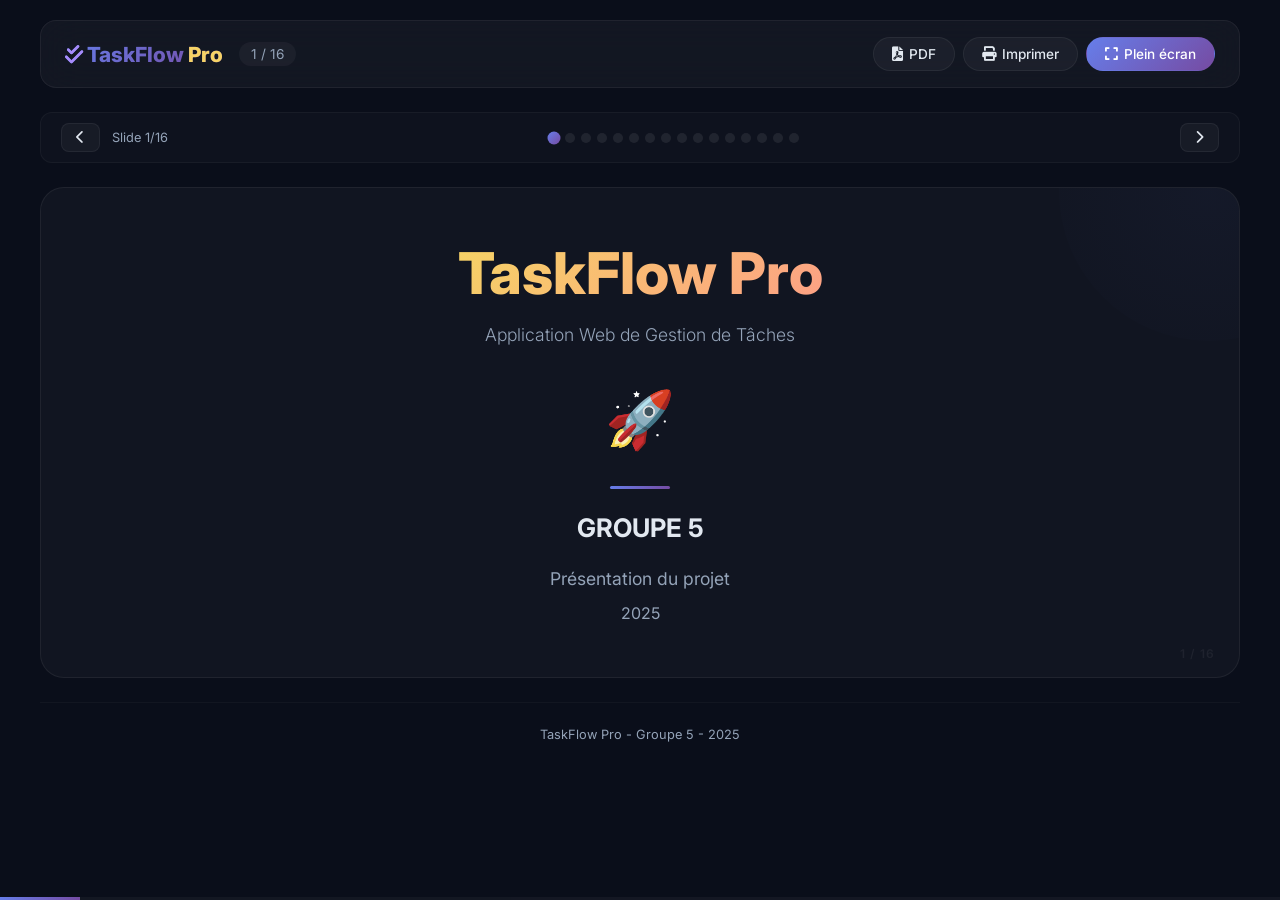
==== presentation.html @ 1bcedd8b "Add files via upload" ====
<!DOCTYPE html>
<html lang="fr">
<head>
    <meta charset="UTF-8" />
    <meta name="viewport" content="width=device-width, initial-scale=1.0" />
    <title>TaskFlow Pro - Présentation Complète</title>
    <link rel="stylesheet" href="https://cdnjs.cloudflare.com/ajax/libs/font-awesome/6.0.0-beta3/css/all.min.css" />
    <link href="https://fonts.googleapis.com/css2?family=Inter:wght@300;400;500;600;700;800;900&display=swap" rel="stylesheet" />
    <style>
        /* =============================================
           STYLES COMPLETS DE LA PRÉSENTATION
           ============================================= */
        * {
            margin: 0;
            padding: 0;
            box-sizing: border-box;
        }

        body {
            font-family: 'Inter', 'Segoe UI', sans-serif;
            background: #0a0e1a;
            color: #e2e8f0;
            padding: 20px;
        }

        .container {
            max-width: 1200px;
            margin: 0 auto;
        }

        /* ===== BARRE D'OUTILS ===== */
        .toolbar {
            display: flex;
            justify-content: space-between;
            align-items: center;
            flex-wrap: wrap;
            gap: 12px;
            padding: 16px 24px;
            background: rgba(255, 255, 255, 0.04);
            border: 1px solid rgba(255, 255, 255, 0.06);
            border-radius: 16px;
            margin-bottom: 24px;
            backdrop-filter: blur(20px);
            position: sticky;
            top: 0;
            z-index: 100;
        }

        .toolbar-left {
            display: flex;
            align-items: center;
            gap: 16px;
        }

        .toolbar-left .logo {
            font-size: 1.3rem;
            font-weight: 800;
            background: linear-gradient(135deg, #667eea, #764ba2);
            -webkit-background-clip: text;
            -webkit-text-fill-color: transparent;
        }

        .toolbar-left .logo i {
            -webkit-text-fill-color: initial;
            color: #a78bfa;
        }

        .toolbar-left .slide-counter {
            color: #94a3b8;
            font-size: 0.85rem;
            padding: 4px 12px;
            background: rgba(255, 255, 255, 0.04);
            border-radius: 20px;
        }

        .toolbar-right {
            display: flex;
            gap: 8px;
            flex-wrap: wrap;
        }

        .btn-tool {
            display: inline-flex;
            align-items: center;
            gap: 6px;
            padding: 8px 18px;
            border: 1px solid rgba(255, 255, 255, 0.06);
            border-radius: 30px;
            background: rgba(255, 255, 255, 0.04);
            color: #e2e8f0;
            font-size: 0.85rem;
            font-weight: 500;
            cursor: pointer;
            transition: all 0.3s ease;
            font-family: inherit;
        }

        .btn-tool:hover {
            background: rgba(102, 126, 234, 0.15);
            border-color: rgba(102, 126, 234, 0.3);
            transform: translateY(-2px);
        }

        .btn-tool.primary {
            background: linear-gradient(135deg, #667eea, #764ba2);
            border-color: transparent;
            color: white;
        }

        .btn-tool.primary:hover {
            box-shadow: 0 8px 30px rgba(102, 126, 234, 0.3);
        }

        .btn-tool i {
            font-size: 0.9rem;
        }

        /* ===== NAVIGATION DES SLIDES ===== */
        .slide-nav {
            display: flex;
            align-items: center;
            gap: 12px;
            padding: 10px 20px;
            background: rgba(255, 255, 255, 0.02);
            border-radius: 12px;
            border: 1px solid rgba(255, 255, 255, 0.04);
            margin-bottom: 24px;
            flex-wrap: wrap;
        }

        .slide-nav button {
            background: rgba(255, 255, 255, 0.04);
            border: 1px solid rgba(255, 255, 255, 0.06);
            color: #e2e8f0;
            padding: 6px 14px;
            border-radius: 8px;
            cursor: pointer;
            transition: all 0.3s ease;
            font-size: 0.85rem;
        }

        .slide-nav button:hover {
            background: rgba(102, 126, 234, 0.15);
        }

        .slide-nav .dots {
            display: flex;
            gap: 6px;
            flex: 1;
            justify-content: center;
            flex-wrap: wrap;
        }

        .slide-nav .dot {
            width: 10px;
            height: 10px;
            border-radius: 50%;
            background: rgba(255, 255, 255, 0.08);
            cursor: pointer;
            transition: all 0.3s ease;
            border: none;
            padding: 0;
            flex-shrink: 0;
        }

        .slide-nav .dot.active {
            background: linear-gradient(135deg, #667eea, #764ba2);
            transform: scale(1.3);
        }

        .slide-nav .dot:hover {
            background: rgba(102, 126, 234, 0.4);
        }

        .slide-nav .nav-info {
            color: #94a3b8;
            font-size: 0.8rem;
            white-space: nowrap;
        }

        /* ===== SLIDES ===== */
        .slides-container {
            position: relative;
        }

        .slide {
            display: none;
            background: rgba(255, 255, 255, 0.03);
            border: 1px solid rgba(255, 255, 255, 0.06);
            border-radius: 24px;
            padding: 50px 60px;
            min-height: 450px;
            animation: fadeSlide 0.5s ease;
            position: relative;
            overflow: hidden;
        }

        .slide.active {
            display: block;
        }

        @keyframes fadeSlide {
            from {
                opacity: 0;
                transform: translateY(20px);
            }
            to {
                opacity: 1;
                transform: translateY(0);
            }
        }

        .slide::before {
            content: '';
            position: absolute;
            top: -30%;
            right: -10%;
            width: 300px;
            height: 300px;
            background: radial-gradient(circle, rgba(102, 126, 234, 0.04), transparent);
            border-radius: 50%;
            pointer-events: none;
        }

        .slide-number {
            position: absolute;
            bottom: 16px;
            right: 24px;
            color: rgba(255, 255, 255, 0.06);
            font-size: 0.75rem;
            font-weight: 600;
            letter-spacing: 1px;
        }

        .slide-badge {
            display: inline-block;
            padding: 3px 14px;
            border-radius: 30px;
            font-size: 0.65rem;
            font-weight: 600;
            text-transform: uppercase;
            letter-spacing: 1.2px;
            background: rgba(102, 126, 234, 0.1);
            color: #a78bfa;
            margin-bottom: 10px;
        }

        .slide-badge.gold {
            background: rgba(246, 211, 101, 0.1);
            color: #f6d365;
        }

        .slide-badge.green {
            background: rgba(52, 211, 153, 0.1);
            color: #34d399;
        }

        .slide-badge.rose {
            background: rgba(244, 63, 94, 0.1);
            color: #f43f5e;
        }

        .slide-title {
            font-size: 2.6rem;
            font-weight: 800;
            background: linear-gradient(135deg, #667eea, #764ba2);
            -webkit-background-clip: text;
            -webkit-text-fill-color: transparent;
            margin-bottom: 16px;
        }

        .slide-title.gold {
            background: linear-gradient(135deg, #f6d365, #fda085);
            -webkit-background-clip: text;
            -webkit-text-fill-color: transparent;
        }

        .slide-title.green {
            background: linear-gradient(135deg, #34d399, #059669);
            -webkit-background-clip: text;
            -webkit-text-fill-color: transparent;
        }

        .slide-title.rose {
            background: linear-gradient(135deg, #f093fb, #f5576c);
            -webkit-background-clip: text;
            -webkit-text-fill-color: transparent;
        }

        .slide-subtitle {
            font-size: 1.1rem;
            color: #94a3b8;
            margin-bottom: 24px;
            font-weight: 300;
        }

        .slide-content {
            font-size: 1.05rem;
            line-height: 1.8;
            color: #e2e8f0;
            position: relative;
            z-index: 1;
        }

        /* ===== COMPOSANTS ===== */
        .grid-2 {
            display: grid;
            grid-template-columns: 1fr 1fr;
            gap: 24px;
        }

        .grid-3 {
            display: grid;
            grid-template-columns: 1fr 1fr 1fr;
            gap: 20px;
        }

        .grid-4 {
            display: grid;
            grid-template-columns: 1fr 1fr 1fr 1fr;
            gap: 16px;
        }

        .slide-content ul {
            list-style: none;
            padding: 0;
        }

        .slide-content ul li {
            padding: 5px 0;
            padding-left: 28px;
            position: relative;
        }

        .slide-content ul li::before {
            content: "▸";
            position: absolute;
            left: 0;
            color: #a78bfa;
        }

        .slide-content ul li.checked::before {
            content: "✅";
        }

        .slide-content ul li.star::before {
            content: "⭐";
        }

        .slide-content ul li.warning::before {
            content: "⚠️";
        }

        .card {
            background: rgba(255, 255, 255, 0.02);
            border: 1px solid rgba(255, 255, 255, 0.04);
            border-radius: 14px;
            padding: 18px 20px;
            transition: all 0.3s ease;
        }

        .card:hover {
            background: rgba(255, 255, 255, 0.04);
            transform: translateY(-3px);
        }

        .card .icon {
            font-size: 1.8rem;
            margin-bottom: 8px;
            display: block;
        }

        .card h4 {
            color: #e2e8f0;
            font-size: 0.95rem;
            margin-bottom: 3px;
        }

        .card p {
            color: #94a3b8;
            font-size: 0.85rem;
        }

        .card .number {
            font-size: 2.4rem;
            font-weight: 800;
            background: linear-gradient(135deg, #667eea, #764ba2);
            -webkit-background-clip: text;
            -webkit-text-fill-color: transparent;
            display: block;
        }

        .tech-tag {
            display: inline-block;
            padding: 4px 14px;
            background: rgba(255, 255, 255, 0.03);
            border: 1px solid rgba(255, 255, 255, 0.04);
            border-radius: 30px;
            margin: 3px;
            font-size: 0.8rem;
            color: #94a3b8;
            transition: all 0.3s ease;
        }

        .tech-tag:hover {
            background: rgba(102, 126, 234, 0.1);
            color: #e2e8f0;
        }

        .color-dots {
            display: flex;
            gap: 8px;
            margin: 8px 0;
        }

        .color-dot {
            width: 30px;
            height: 30px;
            border-radius: 8px;
            border: 1px solid rgba(255, 255, 255, 0.06);
        }

        .code-block {
            background: rgba(0, 0, 0, 0.3);
            padding: 14px 18px;
            border-radius: 10px;
            font-family: 'Courier New', monospace;
            font-size: 0.8rem;
            color: #94a3b8;
            line-height: 1.6;
            overflow-x: auto;
            white-space: pre-wrap;
            word-break: break-all;
        }

        .highlight {
            background: rgba(102, 126, 234, 0.08);
            padding: 2px 10px;
            border-radius: 4px;
            border: 1px solid rgba(102, 126, 234, 0.08);
        }

        .separator {
            width: 60px;
            height: 3px;
            background: linear-gradient(135deg, #667eea, #764ba2);
            border-radius: 4px;
            margin: 16px 0;
        }

        /* ===== SLIDE CENTRÉE ===== */
        .slide-center {
            display: none;
            flex-direction: column;
            justify-content: center;
            align-items: center;
            text-align: center;
            min-height: 450px;
        }

        .slide-center.active {
            display: flex;
        }

        .slide-center .slide-title {
            font-size: 3.6rem;
        }

        .slide-center .big-icon {
            font-size: 3.5rem;
            margin-bottom: 16px;
        }

        /* ===== BARRE DE PROGRESSION ===== */
        .progress-bar-container {
            position: fixed;
            bottom: 0;
            left: 0;
            right: 0;
            height: 3px;
            background: rgba(255, 255, 255, 0.04);
            z-index: 200;
        }

        .progress-bar-fill {
            height: 100%;
            background: linear-gradient(135deg, #667eea, #764ba2);
            transition: width 0.5s ease;
            width: 0%;
        }

        /* ===== FOOTER ===== */
        .footer-presentation {
            text-align: center;
            color: #94a3b8;
            font-size: 0.8rem;
            padding: 24px 0 40px;
            border-top: 1px solid rgba(255, 255, 255, 0.03);
            margin-top: 24px;
        }

        /* ===== RESPONSIVE ===== */
        @media (max-width: 992px) {
            .slide {
                padding: 35px 30px;
            }
            .grid-2,
            .grid-3,
            .grid-4 {
                grid-template-columns: 1fr 1fr;
            }
            .slide-title {
                font-size: 2rem;
            }
            .slide-center .slide-title {
                font-size: 2.4rem;
            }
        }

        @media (max-width: 768px) {
            body {
                padding: 12px;
            }
            .slide {
                padding: 24px 18px;
                min-height: 300px;
            }
            .slide-title {
                font-size: 1.5rem;
            }
            .slide-center .slide-title {
                font-size: 1.8rem;
            }
            .grid-2,
            .grid-3,
            .grid-4 {
                grid-template-columns: 1fr;
                gap: 12px;
            }
            .toolbar {
                flex-direction: column;
                align-items: stretch;
                padding: 12px 16px;
            }
            .toolbar-right {
                justify-content: center;
            }
            .btn-tool {
                padding: 6px 14px;
                font-size: 0.75rem;
            }
            .slide-nav {
                justify-content: center;
                gap: 8px;
                padding: 8px 12px;
            }
            .slide-nav .dots {
                order: 3;
                flex-basis: 100%;
                justify-content: center;
                gap: 4px;
            }
            .slide-number {
                display: none;
            }
            .slide-content {
                font-size: 0.95rem;
            }
            .code-block {
                font-size: 0.7rem;
                padding: 10px 12px;
            }
            .color-dot {
                width: 24px;
                height: 24px;
            }
            .card .number {
                font-size: 1.8rem;
            }
        }

        @media (max-width: 480px) {
            .slide {
                padding: 18px 14px;
                min-height: 250px;
                border-radius: 16px;
            }
            .slide-title {
                font-size: 1.2rem;
            }
            .slide-center .slide-title {
                font-size: 1.5rem;
            }
            .slide-center .big-icon {
                font-size: 2.5rem;
            }
            .slide-badge {
                font-size: 0.55rem;
                padding: 2px 10px;
            }
            .toolbar-left .logo {
                font-size: 1rem;
            }
            .btn-tool {
                font-size: 0.7rem;
                padding: 4px 10px;
            }
            .slide-nav button {
                padding: 4px 10px;
                font-size: 0.75rem;
            }
            .slide-nav .dot {
                width: 8px;
                height: 8px;
            }
        }

        /* ===== IMPRESSION ===== */
        @media print {
            .toolbar,
            .slide-nav,
            .progress-bar-container {
                display: none !important;
            }
            .slide {
                display: block !important;
                page-break-after: always;
                border: none;
                background: white !important;
                color: #1a202c !important;
                padding: 40px !important;
                min-height: 100vh !important;
                border-radius: 0 !important;
            }
            .slide .slide-title {
                -webkit-text-fill-color: #667eea !important;
                color: #667eea !important;
                background: none !important;
            }
            .slide .slide-content {
                color: #1a202c !important;
            }
            .slide .slide-content .card {
                background: #f7fafc !important;
                border-color: #e2e8f0 !important;
            }
            .slide .slide-content .card h4 {
                color: #1a202c !important;
            }
            .slide .slide-content .card p {
                color: #4a5568 !important;
            }
            .slide .slide-content ul li {
                color: #1a202c !important;
            }
            .slide-center .slide-title {
                -webkit-text-fill-color: #f6d365 !important;
                color: #f6d365 !important;
            }
            body {
                background: white !important;
                padding: 0 !important;
            }
            .slide::before {
                display: none !important;
            }
            .slide-number {
                color: #cbd5e0 !important;
            }
            .code-block {
                background: #f7fafc !important;
                color: #2d3748 !important;
                border: 1px solid #e2e8f0 !important;
            }
            .footer-presentation {
                color: #a0aec0 !important;
                border-color: #e2e8f0 !important;
            }
            .tech-tag {
                background: #f7fafc !important;
                border-color: #e2e8f0 !important;
                color: #4a5568 !important;
            }
        }

        /* ===== LOADING ===== */
        .loading {
            text-align: center;
            padding: 60px;
            color: #94a3b8;
        }

        .loading .spinner {
            width: 40px;
            height: 40px;
            border: 3px solid rgba(255, 255, 255, 0.05);
            border-top: 3px solid #667eea;
            border-radius: 50%;
            animation: spin 0.8s linear infinite;
            margin: 0 auto 16px;
        }

        @keyframes spin {
            to {
                transform: rotate(360deg);
            }
        }
    </style>
</head>
<body>

<div class="container" id="app">
    <!-- ===== BARRE D'OUTILS ===== -->
    <div class="toolbar">
        <div class="toolbar-left">
            <span class="logo"><i class="fas fa-check-double"></i> TaskFlow <span style="-webkit-text-fill-color:initial;color:#f6d365;">Pro</span></span>
            <span class="slide-counter" id="slideCounter">1 / 30</span>
        </div>
        <div class="toolbar-right">
            <button class="btn-tool" onclick="exportPDF()">
                <i class="fas fa-file-pdf"></i> PDF
            </button>
            <button class="btn-tool" onclick="printPresentation()">
                <i class="fas fa-print"></i> Imprimer
            </button>
            <button class="btn-tool primary" onclick="fullscreen()">
                <i class="fas fa-expand"></i> Plein écran
            </button>
        </div>
    </div>

    <!-- ===== NAVIGATION ===== -->
    <div class="slide-nav">
        <button onclick="prevSlide()"><i class="fas fa-chevron-left"></i></button>
        <span class="nav-info" id="navInfo">Slide 1/30</span>
        <div class="dots" id="dotsContainer"></div>
        <button onclick="nextSlide()"><i class="fas fa-chevron-right"></i></button>
    </div>

    <!-- ===== SLIDES ===== -->
    <div class="slides-container" id="slidesContainer">
        <div class="loading">
            <div class="spinner"></div>
            <p>Chargement de la présentation...</p>
        </div>
    </div>

    <div class="footer-presentation">
        TaskFlow Pro - Groupe 5 - 2025
    </div>
</div>

<!-- ===== BARRE DE PROGRESSION ===== -->
<div class="progress-bar-container">
    <div class="progress-bar-fill" id="progressBar"></div>
</div>

<script>
    // ============================================================
    // DONNÉES COMPLÈTES DE LA PRÉSENTATION
    // ============================================================
    const slidesData = [
        // =========================================================
        // SECTION 1 : PAGE DE GARDE
        // =========================================================
        {
            type: 'center',
            badge: null,
            title: 'TaskFlow Pro',
            subtitle: 'Application Web de Gestion de Tâches',
            content: `
                <div class="separator" style="margin:16px auto;"></div>
                <div style="font-size:1.6rem;font-weight:700;color:#e2e8f0;margin:12px 0;">GROUPE 5</div>
                <div style="color:#94a3b8;font-size:1.1rem;">Présentation du projet</div>
                <div style="color:#94a3b8;font-size:1rem;margin-top:4px;">2025</div>
            `,
            icon: '🚀'
        },

        // =========================================================
        // SECTION 2 : SOMMAIRE
        // =========================================================
        {
            type: 'normal',
            badge: 'Plan',
            title: 'SOMMAIRE',
            content: `
                <div style="display:grid;grid-template-columns:1fr 1fr;gap:8px 30px;font-size:1.1rem;">
                    <div><strong style="color:#a78bfa;">1.</strong> Page de garde</div>
                    <div><strong style="color:#a78bfa;">2.</strong> Sommaire</div>
                    <div><strong style="color:#a78bfa;">3.</strong> Présentation du projet</div>
                    <div><strong style="color:#a78bfa;">4.</strong> Objectifs</div>
                    <div><strong style="color:#a78bfa;">5.</strong> Technologies utilisées</div>
                    <div><strong style="color:#a78bfa;">6.</strong> Architecture</div>
                    <div><strong style="color:#a78bfa;">7.</strong> Dashboard</div>
                    <div><strong style="color:#a78bfa;">8.</strong> Ajout de tâche</div>
                    <div><strong style="color:#a78bfa;">9.</strong> Liste des tâches</div>
                    <div><strong style="color:#a78bfa;">10.</strong> Filtres & Recherche</div>
                    <div><strong style="color:#a78bfa;">11.</strong> Design & UX</div>
                    <div><strong style="color:#a78bfa;">12.</strong> Démonstration</div>
                    <div><strong style="color:#a78bfa;">13.</strong> Difficultés</div>
                    <div><strong style="color:#a78bfa;">14.</strong> Améliorations</div>
                    <div><strong style="color:#a78bfa;">15.</strong> Conclusion</div>
                    <div><strong style="color:#a78bfa;">16.</strong> Merci</div>
                </div>
            `
        },

        // =========================================================
        // SECTION 3 : PRÉSENTATION
        // =========================================================
        {
            type: 'normal',
            badge: 'Introduction',
            title: 'PRÉSENTATION DU PROJET',
            content: `
                <div class="grid-2">
                    <div>
                        <div style="color:#a78bfa;font-weight:600;font-size:0.9rem;">📌 Définition</div>
                        <p style="color:#94a3b8;font-size:0.95rem;">Application web de gestion de tâches permettant à un utilisateur de créer, organiser, prioriser et suivre ses activités quotidiennes ou professionnelles.</p>
                    </div>
                    <div>
                        <div style="color:#f6d365;font-weight:600;font-size:0.9rem;">🎯 Problématique</div>
                        <p style="color:#94a3b8;font-size:0.95rem;">Comment améliorer la productivité personnelle à travers un outil numérique intuitif et accessible ?</p>
                    </div>
                    <div style="grid-column:1/-1;">
                        <div style="color:#34d399;font-weight:600;font-size:0.9rem;">👥 Public cible</div>
                        <div style="display:flex;gap:12px;flex-wrap:wrap;margin-top:6px;">
                            <span class="tech-tag">👤 Particuliers</span>
                            <span class="tech-tag">💼 Professionnels</span>
                            <span class="tech-tag">🎓 Étudiants</span>
                            <span class="tech-tag">🏢 Équipes</span>
                        </div>
                    </div>
                </div>
            `
        },

        // =========================================================
        // SECTION 4 : OBJECTIFS
        // =========================================================
        {
            type: 'normal',
            badge: 'Objectifs',
            title: 'OBJECTIFS DU PROJET',
            content: `
                <div class="grid-2">
                    <div>
                        <div style="color:#a78bfa;font-weight:600;font-size:0.9rem;">🎯 Objectif principal</div>
                        <p style="color:#94a3b8;font-size:0.95rem;">Développer une application web interactive de gestion de tâches personnelles avec une interface intuitive.</p>
                    </div>
                    <div>
                        <div style="color:#f6d365;font-weight:600;font-size:0.9rem;">📋 Objectifs spécifiques</div>
                        <ul style="font-size:0.9rem;">
                            <li class="checked">Interface moderne et ergonomique</li>
                            <li class="checked">Gestion complète des tâches (CRUD)</li>
                            <li class="checked">Persistance des données (LocalStorage)</li>
                            <li class="checked">Système de filtrage et recherche</li>
                            <li class="checked">Design responsive</li>
                            <li class="checked">Animations fluides</li>
                        </ul>
                    </div>
                </div>
            `
        },

        // =========================================================
        // SECTION 5 : TECHNOLOGIES
        // =========================================================
        {
            type: 'normal',
            badge: 'Stack technique',
            title: 'TECHNOLOGIES UTILISÉES',
            content: `
                <div class="grid-3">
                    <div class="card">
                        <span class="icon">🌐</span>
                        <h4>Frontend</h4>
                        <p>HTML5 Sémantique</p>
                        <p>CSS3 (Flexbox, Grid)</p>
                        <p>JavaScript ES6+</p>
                        <div style="margin-top:6px;">
                            <span class="tech-tag">DOM</span>
                            <span class="tech-tag">Animations</span>
                        </div>
                    </div>
                    <div class="card">
                        <span class="icon">🎨</span>
                        <h4>Bibliothèques</h4>
                        <p>Font Awesome</p>
                        <p>Google Fonts (Inter)</p>
                        <p>LocalStorage API</p>
                        <div style="margin-top:6px;">
                            <span class="tech-tag">Icônes</span>
                            <span class="tech-tag">Typographie</span>
                        </div>
                    </div>
                    <div class="card">
                        <span class="icon">📦</span>
                        <h4>Outils</h4>
                        <p>VS Code</p>
                        <p>Git / GitHub</p>
                        <p>Chrome DevTools</p>
                        <div style="margin-top:6px;">
                            <span class="tech-tag">Versioning</span>
                            <span class="tech-tag">Débogage</span>
                        </div>
                    </div>
                </div>
            `
        },

        // =========================================================
        // SECTION 6 : ARCHITECTURE
        // =========================================================
        {
            type: 'normal',
            badge: 'Structure',
            title: 'ARCHITECTURE DE L\'APPLICATION',
            content: `
                <div class="grid-2">
                    <div>
                        <div style="color:#a78bfa;font-weight:600;font-size:0.9rem;">📁 Structure des fichiers</div>
                        <div class="code-block">
taskflow-pro/
├── index.html          # Structure HTML
├── presentation.html   # Présentation
├── css/
│   └── style.css       # Styles CSS
├── js/
│   └── app.js          # Logique JS
└── README.md           # Documentation
                        </div>
                    </div>
                    <div>
                        <div style="color:#f6d365;font-weight:600;font-size:0.9rem;">🔄 Flux de données</div>
                        <div style="background:rgba(0,0,0,0.3);padding:20px;border-radius:12px;text-align:center;color:#94a3b8;margin-top:8px;">
                            <span style="color:#e2e8f0;">Actions Utilisateur</span><br>
                            ⬇️<br>
                            <span style="color:#a78bfa;">Manipulation DOM</span><br>
                            ⬇️<br>
                            <span style="color:#f6d365;font-weight:600;">LocalStorage</span>
                        </div>
                    </div>
                </div>
            `
        },

        // =========================================================
        // SECTION 7 : DASHBOARD
        // =========================================================
        {
            type: 'normal',
            badge: 'Fonctionnalité',
            title: 'TABLEAU DE BORD (Dashboard)',
            content: `
                <div style="color:#94a3b8;font-size:0.95rem;margin-bottom:16px;">📊 Vue d'ensemble en temps réel</div>
                <div class="grid-4">
                    <div class="card" style="text-align:center;">
                        <span class="number" style="background:linear-gradient(135deg,#667eea,#764ba2);-webkit-background-clip:text;-webkit-text-fill-color:transparent;display:block;font-size:2.4rem;">0</span>
                        <p style="color:#94a3b8;">Total</p>
                        <div style="height:3px;background:rgba(255,255,255,0.04);margin-top:8px;border-radius:4px;overflow:hidden;">
                            <div style="height:100%;width:100%;background:linear-gradient(135deg,#667eea,#764ba2);border-radius:4px;"></div>
                        </div>
                    </div>
                    <div class="card" style="text-align:center;">
                        <span class="number" style="background:linear-gradient(135deg,#f6d365,#fda085);-webkit-background-clip:text;-webkit-text-fill-color:transparent;display:block;font-size:2.4rem;">0</span>
                        <p style="color:#94a3b8;">En cours</p>
                        <div style="height:3px;background:rgba(255,255,255,0.04);margin-top:8px;border-radius:4px;overflow:hidden;">
                            <div style="height:100%;width:60%;background:linear-gradient(135deg,#f6d365,#fda085);border-radius:4px;"></div>
                        </div>
                    </div>
                    <div class="card" style="text-align:center;">
                        <span class="number" style="background:linear-gradient(135deg,#34d399,#059669);-webkit-background-clip:text;-webkit-text-fill-color:transparent;display:block;font-size:2.4rem;">0</span>
                        <p style="color:#94a3b8;">Terminées</p>
                        <div style="height:3px;background:rgba(255,255,255,0.04);margin-top:8px;border-radius:4px;overflow:hidden;">
                            <div style="height:100%;width:80%;background:linear-gradient(135deg,#34d399,#059669);border-radius:4px;"></div>
                        </div>
                    </div>
                    <div class="card" style="text-align:center;">
                        <span class="number" style="background:linear-gradient(135deg,#f093fb,#f5576c);-webkit-background-clip:text;-webkit-text-fill-color:transparent;display:block;font-size:2.4rem;">0</span>
                        <p style="color:#94a3b8;">En retard</p>
                        <div style="height:3px;background:rgba(255,255,255,0.04);margin-top:8px;border-radius:4px;overflow:hidden;">
                            <div style="height:100%;width:30%;background:linear-gradient(135deg,#f093fb,#f5576c);border-radius:4px;"></div>
                        </div>
                    </div>
                </div>
                <div style="margin-top:16px;display:flex;gap:12px;flex-wrap:wrap;justify-content:center;">
                    <span class="tech-tag">✅ Compteurs animés</span>
                    <span class="tech-tag">📊 Barres de progression</span>
                    <span class="tech-tag">✨ Glassmorphism</span>
                </div>
            `
        },

        // =========================================================
        // SECTION 8 : AJOUT DE TÂCHE
        // =========================================================
        {
            type: 'normal',
            badge: 'Fonctionnalité',
            title: 'AJOUT DE TÂCHE',
            content: `
                <div class="grid-2">
                    <div>
                        <div style="color:#a78bfa;font-weight:600;font-size:0.9rem;">➕ Formulaire complet</div>
                        <ul style="font-size:0.9rem;">
                            <li>📝 Titre (obligatoire)</li>
                            <li>📄 Description</li>
                            <li>🏷️ Priorité (Basse/Moyenne/Haute)</li>
                            <li>📂 Catégorie</li>
                            <li>📅 Date d'échéance</li>
                        </ul>
                    </div>
                    <div>
                        <div style="color:#f6d365;font-weight:600;font-size:0.9rem;">✨ Points forts</div>
                        <ul style="font-size:0.9rem;">
                            <li class="checked">Validation des champs</li>
                            <li class="checked">Feedback utilisateur (toast)</li>
                            <li class="checked">Mode édition intégré</li>
                            <li class="checked">Réinitialisation rapide</li>
                        </ul>
                    </div>
                </div>
                <div style="margin-top:16px;display:flex;gap:12px;flex-wrap:wrap;justify-content:center;">
                    <span class="tech-tag">✅ Validation</span>
                    <span class="tech-tag">🔔 Notifications</span>
                    <span class="tech-tag">✏️ Édition</span>
                </div>
            `
        },

        // =========================================================
        // SECTION 9 : LISTE DES TÂCHES
        // =========================================================
        {
            type: 'normal',
            badge: 'Fonctionnalité',
            title: 'LISTE DES TÂCHES',
            content: `
                <div class="grid-2">
                    <div>
                        <div style="color:#a78bfa;font-weight:600;font-size:0.9rem;">📋 Affichage</div>
                        <ul style="font-size:0.9rem;">
                            <li>📝 Titre et description</li>
                            <li>🏷️ Métadonnées</li>
                            <li>📊 Statut visuel</li>
                        </ul>
                    </div>
                    <div>
                        <div style="color:#f6d365;font-weight:600;font-size:0.9rem;">🎯 Actions</div>
                        <ul style="font-size:0.9rem;">
                            <li class="checked">✅ Marquer comme terminée</li>
                            <li class="checked">✏️ Modifier</li>
                            <li class="checked">🗑️ Supprimer</li>
                            <li class="checked">📊 Tri intelligent</li>
                        </ul>
                    </div>
                </div>
                <div style="margin-top:16px;display:flex;gap:12px;flex-wrap:wrap;justify-content:center;">
                    <span class="tech-tag">📱 Responsive</span>
                    <span class="tech-tag">🔄 Animation slide-in</span>
                    <span class="tech-tag">⚠️ Indicateur de retard</span>
                </div>
            `
        },

        // =========================================================
        // SECTION 10 : FILTRES & RECHERCHE
        // =========================================================
        {
            type: 'normal',
            badge: 'Fonctionnalité',
            title: 'FILTRES & RECHERCHE',
            content: `
                <div class="grid-3">
                    <div class="card">
                        <span class="icon">🔍</span>
                        <h4>Recherche</h4>
                        <p>Recherche en temps réel</p>
                        <p>Raccourci Ctrl+F</p>
                        <p>Indicateur de résultats</p>
                    </div>
                    <div class="card">
                        <span class="icon">🏷️</span>
                        <h4>Filtres</h4>
                        <p>Par statut</p>
                        <p>Par priorité</p>
                        <p>Par catégorie</p>
                    </div>
                    <div class="card">
                        <span class="icon">✨</span>
                        <h4>Points forts</h4>
                        <p>Combinaison de filtres</p>
                        <p>Réinitialisation en un clic</p>
                        <p>Résultats dynamiques</p>
                    </div>
                </div>
            `
        },

        // =========================================================
        // SECTION 11 : DESIGN & UX
        // =========================================================
        {
            type: 'normal',
            badge: 'Design',
            title: 'DESIGN & UX',
            content: `
                <div class="grid-2">
                    <div>
                        <div style="color:#a78bfa;font-weight:600;font-size:0.9rem;">🎨 Charte graphique</div>
                        <div class="color-dots">
                            <span class="color-dot" style="background:#0a0e1a;"></span>
                            <span class="color-dot" style="background:#667eea;"></span>
                            <span class="color-dot" style="background:#a78bfa;"></span>
                            <span class="color-dot" style="background:#f6d365;"></span>
                            <span class="color-dot" style="background:#34d399;"></span>
                            <span class="color-dot" style="background:#f43f5e;"></span>
                        </div>
                        <ul style="font-size:0.9rem;">
                            <li>Thème sombre premium</li>
                            <li>Typographie : Inter</li>
                            <li>Effet glassmorphism</li>
                            <li>Dégradés dynamiques</li>
                        </ul>
                    </div>
                    <div>
                        <div style="color:#f6d365;font-weight:600;font-size:0.9rem;">✨ Effets visuels</div>
                        <ul style="font-size:0.9rem;">
                            <li class="checked">Animations hover</li>
                            <li class="checked">Animation scroll</li>
                            <li class="checked">Particules en arrière-plan</li>
                            <li class="checked">Loader personnalisé</li>
                            <li class="checked">Toast notifications</li>
                        </ul>
                        <div style="color:#34d399;font-weight:600;font-size:0.9rem;margin-top:10px;">📱 Responsive</div>
                        <ul style="font-size:0.9rem;">
                            <li>Desktop (1200px+)</li>
                            <li>Tablette (768px-1200px)</li>
                            <li>Mobile (&lt; 768px)</li>
                        </ul>
                    </div>
                </div>
            `
        },

        // =========================================================
        // SECTION 12 : DÉMONSTRATION
        // =========================================================
        {
            type: 'normal',
            badge: 'Démo',
            title: 'DÉMONSTRATION EN DIRECT',
            content: `
                <div style="color:#a78bfa;font-weight:600;font-size:0.9rem;margin-bottom:12px;">🎬 Scénario de démonstration</div>
                <div class="grid-2">
                    <div>
                        <div class="card" style="padding:12px 16px;">
                            <strong style="color:#f6d365;">1. 📊 Tableau de bord</strong>
                            <p style="font-size:0.85rem;">Voir les statistiques en temps réel</p>
                        </div>
                        <div class="card" style="padding:12px 16px;">
                            <strong style="color:#f6d365;">2. ➕ Ajout d'une tâche</strong>
                            <p style="font-size:0.85rem;">Remplir le formulaire et valider</p>
                        </div>
                        <div class="card" style="padding:12px 16px;">
                            <strong style="color:#f6d365;">3. ✏️ Modification</strong>
                            <p style="font-size:0.85rem;">Modifier une tâche existante</p>
                        </div>
                    </div>
                    <div>
                        <div class="card" style="padding:12px 16px;">
                            <strong style="color:#f6d365;">4. ✅ Marquer comme terminée</strong>
                            <p style="font-size:0.85rem;">Changer le statut d'une tâche</p>
                        </div>
                        <div class="card" style="padding:12px 16px;">
                            <strong style="color:#f6d365;">5. 🔍 Filtres et recherche</strong>
                            <p style="font-size:0.85rem;">Tester les différents filtres</p>
                        </div>
                        <div class="card" style="padding:12px 16px;">
                            <strong style="color:#f6d365;">6. 💾 Persistance</strong>
                            <p style="font-size:0.85rem;">Rafraîchir la page pour vérifier</p>
                        </div>
                    </div>
                </div>
            `
        },

        // =========================================================
        // SECTION 13 : DIFFICULTÉS
        // =========================================================
        {
            type: 'normal',
            badge: 'Défis',
            title: 'DIFFICULTÉS RENCONTRÉES',
            content: `
                <div class="grid-2">
                    <div>
                        <div style="color:#f43f5e;font-weight:600;font-size:0.9rem;">🔧 Problèmes techniques</div>
                        <ul style="font-size:0.9rem;">
                            <li><strong>Gestion du state</strong><br><span style="color:#94a3b8;">→ Organisation modulaire du code</span></li>
                            <li style="margin-top:6px;"><strong>Persistance des données</strong><br><span style="color:#94a3b8;">→ Utilisation de LocalStorage</span></li>
                            <li style="margin-top:6px;"><strong>Design responsive</strong><br><span style="color:#94a3b8;">→ Approche mobile-first</span></li>
                            <li style="margin-top:6px;"><strong>Animations fluides</strong><br><span style="color:#94a3b8;">→ CSS transitions + requestAnimationFrame</span></li>
                        </ul>
                    </div>
                    <div>
                        <div style="color:#34d399;font-weight:600;font-size:0.9rem;">📚 Compétences acquises</div>
                        <ul style="font-size:0.9rem;">
                            <li class="checked">Maîtrise du DOM manipulation</li>
                            <li class="checked">Gestion d'état en JavaScript</li>
                            <li class="checked">Design system moderne</li>
                            <li class="checked">Responsive design avancé</li>
                            <li class="checked">Travail en équipe</li>
                            <li class="checked">Gestion de projet</li>
                        </ul>
                    </div>
                </div>
            `
        },

        // =========================================================
        // SECTION 14 : AMÉLIORATIONS
        // =========================================================
        {
            type: 'normal',
            badge: 'Évolutions',
            title: 'AXES D\'AMÉLIORATION',
            content: `
                <div class="grid-3">
                    <div class="card">
                        <span class="icon">🔹</span>
                        <h4>Backend</h4>
                        <p>• Migration vers une base de données</p>
                        <p>• Authentification utilisateur</p>
                        <p>• Partage de tâches</p>
                        <p>• API REST</p>
                    </div>
                    <div class="card">
                        <span class="icon">🔹</span>
                        <h4>Fonctionnalités</h4>
                        <p>• Notifications push</p>
                        <p>• Catégories personnalisables</p>
                        <p>• Tâches récurrentes</p>
                        <p>• Mode hors-ligne (PWA)</p>
                    </div>
                    <div class="card">
                        <span class="icon">🔹</span>
                        <h4>Technique</h4>
                        <p>• Migration vers React/Vue.js</p>
                        <p>• Tests unitaires</p>
                        <p>• CI/CD</p>
                        <p>• TypeScript</p>
                    </div>
                </div>
            `
        },

        // =========================================================
        // SECTION 15 : CONCLUSION
        // =========================================================
        {
            type: 'normal',
            badge: 'Bilan',
            title: 'CONCLUSION',
            content: `
                <div style="margin-bottom:20px;">
                    <div style="color:#a78bfa;font-weight:600;font-size:0.9rem;">✅ Bilan du projet</div>
                    <p style="color:#94a3b8;font-size:0.95rem;">Une application web de gestion de tâches fonctionnelle avec une interface moderne, responsive et intuitive.</p>
                </div>
                <div class="grid-2">
                    <div class="card">
                        <h4 style="color:#f6d365;">💡 Points forts</h4>
                        <ul style="font-size:0.9rem;">
                            <li class="checked">CRUD complet</li>
                            <li class="checked">Persistance LocalStorage</li>
                            <li class="checked">Interface premium</li>
                            <li class="checked">Filtres avancés</li>
                            <li class="checked">Animations fluides</li>
                            <li class="checked">100% responsive</li>
                        </ul>
                    </div>
                    <div class="card">
                        <h4 style="color:#34d399;">📈 Compétences</h4>
                        <ul style="font-size:0.9rem;">
                            <li class="checked">HTML5 Sémantique</li>
                            <li class="checked">CSS3 (Flexbox/Grid)</li>
                            <li class="checked">JavaScript ES6+</li>
                            <li class="checked">Travail d'équipe</li>
                            <li class="checked">Gestion de projet</li>
                        </ul>
                    </div>
                </div>
            `
        },

        // =========================================================
        // SECTION 16 : MERCI
        // =========================================================
        {
            type: 'center',
            badge: null,
            title: 'MERCI',
            subtitle: 'Questions / Réponses',
            content: `
                <div class="separator" style="margin:16px auto;"></div>
                <div style="margin-top:16px;">
                    <div style="background:rgba(102,126,234,0.08);padding:12px 24px;border-radius:12px;display:inline-block;border:1px solid rgba(102,126,234,0.1);">
                        <i class="fas fa-github" style="color:#a78bfa;"></i>
                        <span style="color:#a78bfa;font-size:1rem;margin-left:8px;">https://github.com/groupe5/taskflow-pro</span>
                    </div>
                </div>
                <div style="margin-top:20px;display:flex;gap:12px;flex-wrap:wrap;justify-content:center;">
                    <span class="tech-tag">📧 Email</span>
                    <span class="tech-tag">🔗 LinkedIn</span>
                    <span class="tech-tag">🐦 Twitter</span>
                </div>
            `,
            icon: '🙏'
        }
    ];

    // ============================================================
    // LOGIQUE DE LA PRÉSENTATION
    // ============================================================
    let currentSlide = 0;
    const totalSlides = slidesData.length;

    function renderSlides() {
        const container = document.getElementById('slidesContainer');
        const dotsContainer = document.getElementById('dotsContainer');

        let html = '';
        let dotsHtml = '';

        slidesData.forEach((slide, index) => {
            const isActive = index === 0 ? 'active' : '';
            const typeClass = slide.type === 'center' ? 'slide-center' : '';
            const icon = slide.icon ? `<div class="big-icon">${slide.icon}</div>` : '';
            const badgeClass = slide.badge ? getBadgeClass(index) : '';

            html += `
                <div class="slide ${isActive} ${typeClass}" data-index="${index}">
                    ${slide.badge ? `<span class="slide-badge ${badgeClass}">${slide.badge}</span>` : ''}
                    <div class="slide-title ${['gold','green','rose'][index % 3] || ''}">${slide.title}</div>
                    ${slide.subtitle ? `<div class="slide-subtitle">${slide.subtitle}</div>` : ''}
                    <div class="slide-content">
                        ${icon}
                        ${slide.content}
                    </div>
                    <span class="slide-number">${index + 1} / ${totalSlides}</span>
                </div>
            `;

            const dotActive = index === 0 ? 'active' : '';
            dotsHtml += `<button class="dot ${dotActive}" onclick="goToSlide(${index})" aria-label="Slide ${index+1}"></button>`;
        });

        container.innerHTML = html;
        dotsContainer.innerHTML = dotsHtml;
        updateUI();
    }

    function getBadgeClass(index) {
        const classes = ['', 'gold', 'green', 'rose', '', 'gold', 'green', 'rose', '', 'gold'];
        return classes[index % classes.length] || '';
    }

    function showSlide(index) {
        const slides = document.querySelectorAll('.slide');
        const dots = document.querySelectorAll('.dot');

        slides.forEach((slide, i) => {
            slide.classList.toggle('active', i === index);
        });

        dots.forEach((dot, i) => {
            dot.classList.toggle('active', i === index);
        });

        currentSlide = index;
        updateUI();
    }

    function updateUI() {
        document.getElementById('slideCounter').textContent = `${currentSlide + 1} / ${totalSlides}`;
        document.getElementById('navInfo').textContent = `Slide ${currentSlide + 1}/${totalSlides}`;
        document.getElementById('progressBar').style.width = `${((currentSlide + 1) / totalSlides) * 100}%`;
    }

    function nextSlide() {
        const next = (currentSlide + 1) % totalSlides;
        showSlide(next);
    }

    function prevSlide() {
        const prev = (currentSlide - 1 + totalSlides) % totalSlides;
        showSlide(prev);
    }

    function goToSlide(index) {
        showSlide(index);
    }

    function fullscreen() {
        if (!document.fullscreenElement) {
            document.documentElement.requestFullscreen().catch(() => {});
        } else {
            document.exitFullscreen().catch(() => {});
        }
    }

    function printPresentation() {
        window.print();
    }

    function exportPDF() {
        window.print();
    }

    // ============================================================
    // RACCOURCIS CLAVIER
    // ============================================================
    document.addEventListener('keydown', function(e) {
        if (e.key === 'ArrowRight' || e.key === 'ArrowDown' || e.key === ' ') {
            e.preventDefault();
            nextSlide();
        } else if (e.key === 'ArrowLeft' || e.key === 'ArrowUp') {
            e.preventDefault();
            prevSlide();
        } else if (e.key === 'f' || e.key === 'F') {
            fullscreen();
        } else if (e.key === 'Escape') {
            if (document.fullscreenElement) {
                document.exitFullscreen();
            }
        } else if (e.key >= '1' && e.key <= '9') {
            const num = parseInt(e.key) - 1;
            if (num < totalSlides) {
                goToSlide(num);
            }
        }
    });

    // ============================================================
    // INITIALISATION
    // ============================================================
    document.addEventListener('DOMContentLoaded', function() {
        renderSlides();
        console.log('📽️ Présentation TaskFlow Pro chargée !');
        console.log(`📊 ${totalSlides} slides disponibles`);
        console.log('💡 Raccourcis : ← → pour naviguer, F pour plein écran, 1-9 pour aller directement');
    });
</script>
</body>
</html>
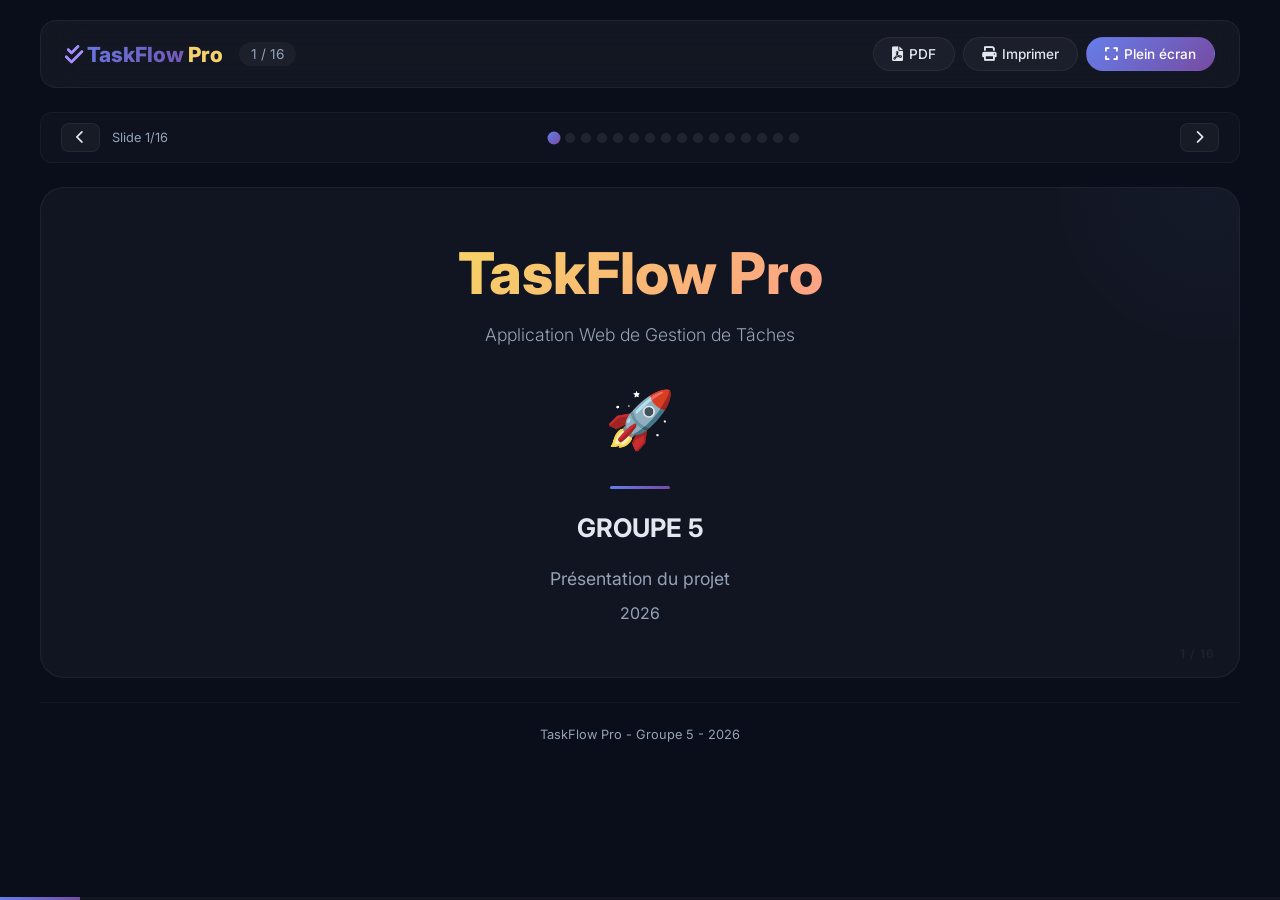
==== commit 62cae348: "Update presentation.html" ====
--- a/presentation.html
+++ b/presentation.html
@@ -746,7 +746,7 @@
     </div>
 
     <div class="footer-presentation">
-        TaskFlow Pro - Groupe 5 - 2025
+        TaskFlow Pro - Groupe 5 - 2026
     </div>
 </div>
 
@@ -772,7 +772,7 @@
                 <div class="separator" style="margin:16px auto;"></div>
                 <div style="font-size:1.6rem;font-weight:700;color:#e2e8f0;margin:12px 0;">GROUPE 5</div>
                 <div style="color:#94a3b8;font-size:1.1rem;">Présentation du projet</div>
-                <div style="color:#94a3b8;font-size:1rem;margin-top:4px;">2025</div>
+                <div style="color:#94a3b8;font-size:1rem;margin-top:4px;">2026</div>
             `,
             icon: '🚀'
         },
@@ -829,7 +829,6 @@
                             <span class="tech-tag">👤 Particuliers</span>
                             <span class="tech-tag">💼 Professionnels</span>
                             <span class="tech-tag">🎓 Étudiants</span>
-                            <span class="tech-tag">🏢 Équipes</span>
                         </div>
                     </div>
                 </div>
@@ -1454,4 +1453,4 @@
     });
 </script>
 </body>
-</html>+</html>
